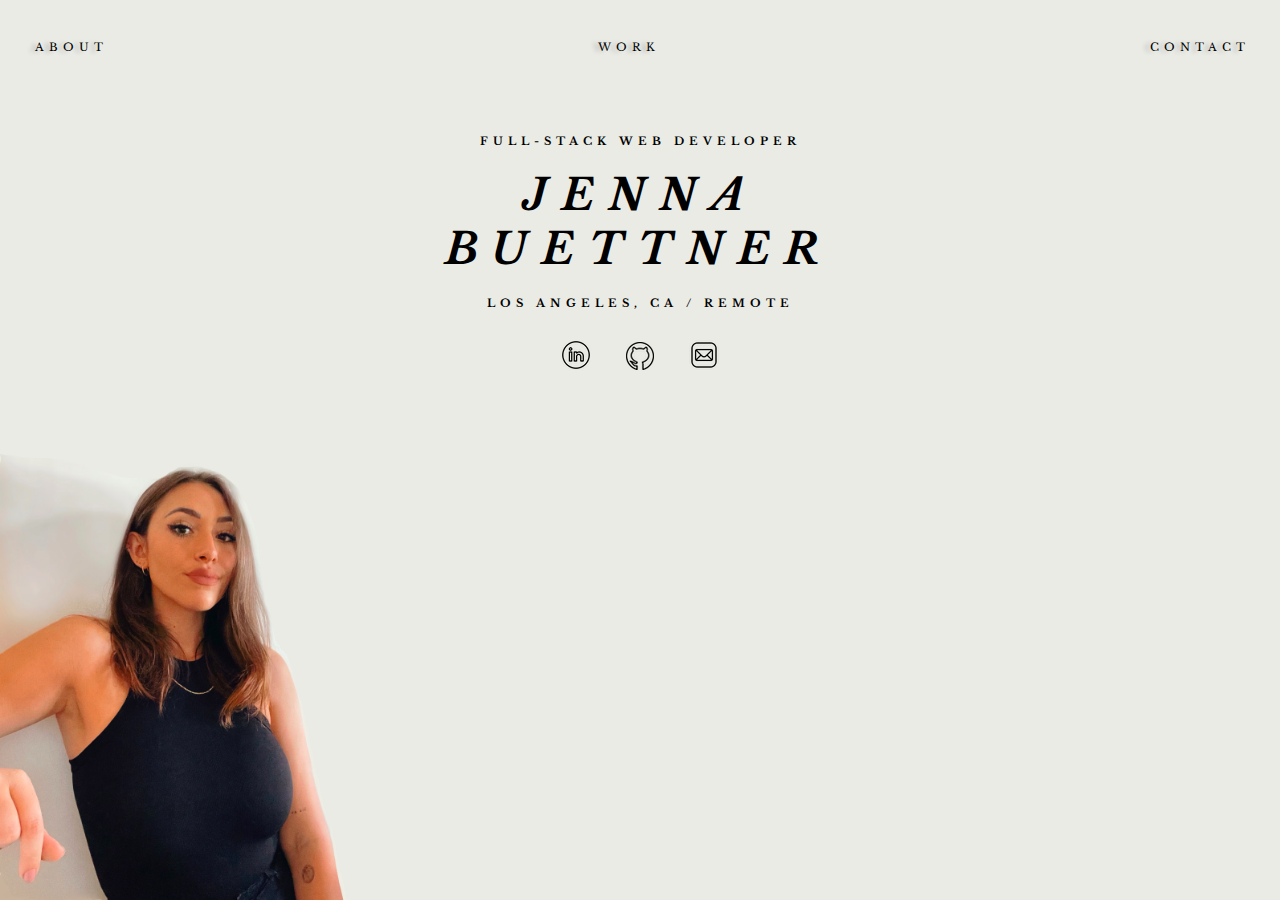
==== index.html @ fd6a3093 "added html files plus images and some css" ====
<!DOCTYPE html>
<html lang="en">

  <head>
    <title>Jenna Buettner</title>
    <meta charset="UTF-8" />
    <meta name="viewport" content="width=device-width, initial-scale=1" />
    <link rel="preconnect" href="https://fonts.googleapis.com">
    <link rel="preconnect" href="https://fonts.gstatic.com" crossorigin>
    <link href="https://fonts.googleapis.com/css2?family=Libre+Baskerville:ital,wght@0,400;0,700;1,400&display=swap" rel="stylesheet">
    <link rel="stylesheet" type="text/css" href="./assets/css/style.css" />
  
  </head>

  <body>
    <img class="bg-img" src="/assets/images/Untitled_Artwork 3.png" alt="Jenna Buettner image"/>
    <navbar class="navbar">
        <ul class="nav-items">
            <a href="about.html">ABOUT</a>
            <a href="work.html">WORK</a>
            <a href="contact.html">CONTACT</a>
        </ul>
    </navbar>
    <br/>
    <br/>
    <br/>
   <h2 class="title">FULL-STACK WEB DEVELOPER</h2> 
   <h1><em>JENNA <br/> BUETTNER</em></h1>
   <h3 class="location">LOS ANGELES, CA / REMOTE</h3>
   <br/>
   <h3 class="icons">
        <a href="https://www.linkedin.com/in/jenna-buettner-8928baba/" class="linkedin"><img src="/assets/images/icons8-linkedin-circled-50.png"/></a>
        <a href="https://github.com/jennabuettner" class="github"><img src="/assets/images/icons8-github-48.png"/></a>
        <a href="contact.html" class="email"><img src="/assets/images/icons8-mail-50.png"/></a>
   </h3>
    <!-- <header>
        <nav class="menu">
            <ul>
                  <li>
                    <a href="#about">ABOUT</a>
                  </li>
                  <li>
                    <a href="#work">WORK</a>
                  </li>
                  <li>
                    <a href="#contact">CONTACT</a>
                  </li>            
            </ul>
        </nav>
      </header>
    
    <div class="hero">
      <div class="name-title">
      <h1>JENNA</h1>
      <h2>BUETTNER</h2>
      <h3>Full-Stack Developer</h3>
      </div>
      <img src="./assets/images/jenna-b.png" alt="Jenna Buettner headshot">
    </div>

    <main>
      <section class="mustard-1" id="about">
        <h1 class="about">About</h1>
        <p>Hard working, driven, and well-versed in the technologies of SoftWare Engineering, I am confident that I can surpass your expectations for your company's internet presence both technically and visually. While I am proficient in the matter of developing web and mobile applications, I am also an experienced artist of several forms. As a result, excellent visual presentation within my work is essential to meeting not just yours but my own self-expectations. 
          In regard to my personal hobbies, I am a self-trained seamstress and quilt-maker, as well as a home-chef, and multi-media artist. Because each of these activities rely heavily on both technical and creative proficiency, they are methods that I have come to apply to every variety of work that I produce. In addition, I have over 9 years of experience as a Flight Attentdant, providing me with a dynamic mastery of customer service, facing issues head on, and quickly settling on a solution that is universally pleasing.
        </p>
        </div>
      </section>

      <section class="sage" id="work">
        <h1 class="work">Work</h1>

        <div class="cards">
          <section class="card-1">
            <h3>Horiseon Code Refactor</h3>
            <a href="https://jennabuettner.github.io/horiseon-code-refactor/">
              <img src="./assets/images/site-preview.png" alt="example of work">     
          </section>

        <container class="small-cards">
          <section class="card-2">
            <h3>Snoop Dogg</h3>
            <div>
            <img class="work-2" src="./assets/images/snoop.png" alt="example of work" />           
            </div>
          </section>

          <section class="card-3">
            <h3>Witchy Gypsy Gems</h3>
            <div>
            <img class="work-3" src="./assets/images/wg-gems.png" alt="example of work" />            
          </div>
          </section>
        </container>

        </div>
      </section>

      <section class="mustard-2" id="contact">
        <h1 class="contact">Contact</h1>
        <p>For commissions, please fill out the form below, and I will reach out to you within 48 hours.
          <div class="contact-form">
          <form class="contact-info" action="action_page.php">

          <label for="company-name">Company name: </label>
          <input class="contact-input" type="email" id="company-name" name="company-name">

          <br />

          <label for="phone-name">Phone: </label>
          <input class="contact-input" type="email" id="phone" name="phone">

          <br />

          <label for="email">Email: </label>
          <input class="contact-input" type="email" id="email" name="email">

          <br />

          <label for="url">Website URL (if applicable): </label>
          <input class="contact-input" type="email" id="url" name="url">

          <br />

          <label for="descr">Brief description of commision details: </label>
          <input class="contact-input" type="email" id="descr" name="descr">

          <br />

          <input type="Submit" name="Submit" id="Submit" value="Submit" class="button" />
            
          </form>
          </div>
</p>
    </section> -->
  </body>
</html>
---- assets/css/style.css ----
* {
    margin: 0;
    background-color: #eaebe5;
}

body {
    font-family: 'Libre Baskerville', serif;
}

.bg-img {
    max-height: 50%;
    position: absolute;
    bottom: 0;
    z-index: 0;
}

.navbar ul {
    display: flex;
    flex-direction: row;
    justify-content: space-between;
    margin: 30px 20px 0 -15px;
}

.navbar a {
    text-decoration: none;
    color: black;
    font-size: 0.7rem;
    letter-spacing: 5px;
    padding: 10px;
    text-shadow: -5px 1px 4px rgb(178, 178, 178);
}

.title, .location {
    font-size: 0.7rem;
    letter-spacing: 5px;
    padding: 10px;
    text-align: center;
}

h1 {
    text-align: center;
    letter-spacing: 15px; 
    font-size: 2.7rem;
    margin: 10px;
}

h3 {
    text-align: center;
}

h3 img {
    padding-left: 15px;
    padding-right: 15px;
}
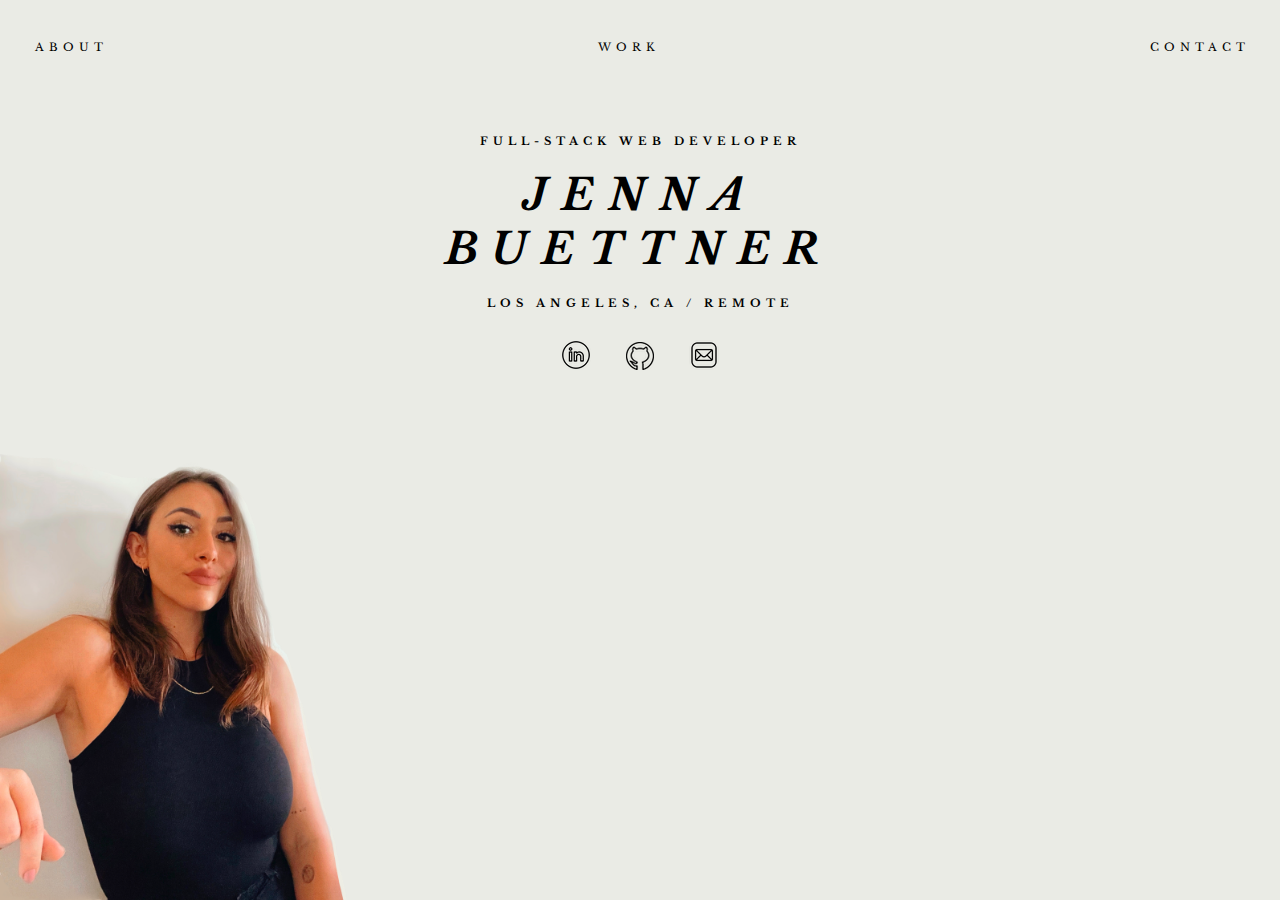
==== commit 9c200ddb: "added work" ====
--- a/index.html
+++ b/index.html
@@ -25,7 +25,7 @@
     <br/>
     <br/>
    <h2 class="title">FULL-STACK WEB DEVELOPER</h2> 
-   <h1><em>JENNA <br/> BUETTNER</em></h1>
+   <h1>JENNA <br/> BUETTNER</h1>
    <h3 class="location">LOS ANGELES, CA / REMOTE</h3>
    <br/>
    <h3 class="icons">
--- a/assets/css/style.css
+++ b/assets/css/style.css
@@ -1,10 +1,11 @@
 * {
     margin: 0;
-    background-color: #eaebe5;
+
 }
 
 body {
     font-family: 'Libre Baskerville', serif;
+    background-color: #eaebe5;
 }
 
 .bg-img {
@@ -14,6 +15,7 @@
     z-index: 0;
 }
 
+/* homepage nav */
 .navbar ul {
     display: flex;
     flex-direction: row;
@@ -27,7 +29,22 @@
     font-size: 0.7rem;
     letter-spacing: 5px;
     padding: 10px;
-    text-shadow: -5px 1px 4px rgb(178, 178, 178);
+    /* text-shadow: -5px 1px 4px rgb(178, 178, 178); */
+}
+
+/* workpage nav */
+.work-navbar ul {
+    display: flex;
+    flex-direction: row;
+    justify-content: space-between;
+    margin: 0px 20px 0 -15px;
+}
+
+.work-navbar a {
+    text-decoration: none;
+    color: black;
+    font-size: 0.7rem;
+    letter-spacing: 5px;
 }
 
 .title, .location {
@@ -42,6 +59,30 @@
     letter-spacing: 15px; 
     font-size: 2.7rem;
     margin: 10px;
+    font-style: italic;
+}
+
+.name-work {
+    text-align: center;
+    letter-spacing: 15px; 
+    font-size: 2.5rem;
+    margin: 10px;
+    font-style: italic;
+}
+
+.title-work {
+    font-size: 0.8rem;
+    letter-spacing: 5px;
+    text-align: center;
+    border-bottom: solid 1px;
+    padding-bottom: 10px;
+}
+
+.work-header {
+    text-align: center;
+    font-style: italic;
+    letter-spacing: 5px; 
+    font-size: 1.3rem;
 }
 
 h3 {
@@ -51,4 +92,52 @@
 h3 img {
     padding-left: 15px;
     padding-right: 15px;
+}
+
+.work-card {
+    text-align: center;
+    display: flex;
+    flex-direction: row;
+    flex-wrap: wrap;
+    justify-content: center;
+
+}
+
+.card-title {
+    font-size: 1.2rem;
+    letter-spacing: 5px;
+    background-color: white;
+    font-style: italic; 
+}
+
+.card-text {
+    font-size: 0.7rem;
+    background-color: white;
+}
+
+.card-body { 
+    background-color: white;
+    border-top: solid black;
+}
+
+.card {
+    border: solid black;
+    margin: 0 20px 20px 20px;
+}
+
+.card-btn {
+    background-color: rgb(119, 119, 119);
+    font-style: italic;
+    font-size: 0.7rem;
+    text-decoration: none;
+    color: white;
+    padding: 5px;
+    border-radius: 5px;
+
+}
+
+.card-btn:hover {
+    background-color: black;
+    color: white;
+    text-decoration: none;
 }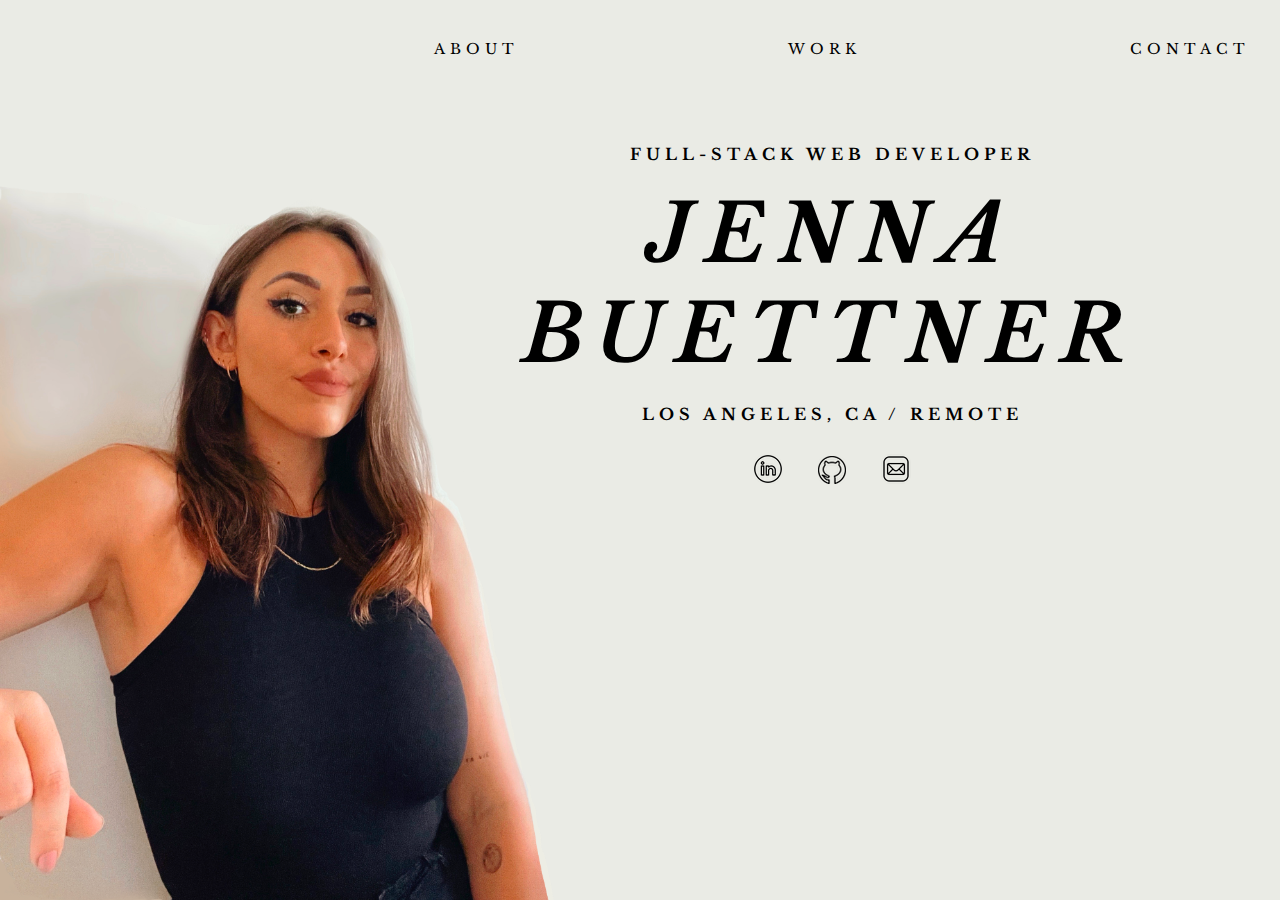
==== commit 42ee0663: "so much work on about page" ====
--- a/index.html
+++ b/index.html
@@ -23,16 +23,43 @@
     </navbar>
     <br/>
     <br/>
+   <div class="main-splash">
+    <h2 class="title">FULL-STACK WEB DEVELOPER</h2> 
+    <h1>JENNA <br/> BUETTNER</h1>
+    <h3 class="location">LOS ANGELES, CA / REMOTE</h3>
     <br/>
-   <h2 class="title">FULL-STACK WEB DEVELOPER</h2> 
-   <h1>JENNA <br/> BUETTNER</h1>
-   <h3 class="location">LOS ANGELES, CA / REMOTE</h3>
-   <br/>
-   <h3 class="icons">
-        <a href="https://www.linkedin.com/in/jenna-buettner-8928baba/" class="linkedin"><img src="/assets/images/icons8-linkedin-circled-50.png"/></a>
-        <a href="https://github.com/jennabuettner" class="github"><img src="/assets/images/icons8-github-48.png"/></a>
-        <a href="contact.html" class="email"><img src="/assets/images/icons8-mail-50.png"/></a>
-   </h3>
+    <h3 class="icons">
+            <a href="https://www.linkedin.com/in/jenna-buettner-8928baba/" class="linkedin"><img src="/assets/images/icons8-linkedin-circled-50.png"/></a>
+            <a href="https://github.com/jennabuettner" class="github"><img src="/assets/images/icons8-github-48.png"/></a>
+            <a href="contact.html" class="email"><img src="/assets/images/icons8-mail-50.png"/></a>
+    </h3>
+    <br/>
+
+    <!-- <div class="skills-container">
+        <h4 class="skills">RELEVANT SKILLS</h4>
+        <div class="lists">
+            <h4 class="frontend">Frontend</h4>
+                <ul class="skills-list">
+                    <li class="list-item">HTML</li>
+                    <li class="list-item">CSS</li>
+                    <li class="list-item">Javascript</li>
+                    <li class="list-item">Bootstrap</li>
+                    <li class="list-item">React.js</li>
+                    <li class="list-item">Handlebars</li>
+                    <li class="list-item">GraphQL</li>
+                </ul>
+
+            <h4 class="backend">Backend</h4>
+                <ul class="skills-list">
+                    <li class="list-item">Express.js</li>
+                    <li class="list-item">MySQL</li>
+                    <li class="list-item">Node.js</li>
+                    <li class="list-item">MongoDB</li>
+                    <li class="list-item">Sequelize</li>
+                    <li class="list-item">GraphQL</li>
+                </ul>
+        </div>
+   </div> -->
     <!-- <header>
         <nav class="menu">
             <ul>
--- a/assets/css/style.css
+++ b/assets/css/style.css
@@ -8,8 +8,14 @@
     background-color: #eaebe5;
 }
 
+p {
+    font-size: .8rem;
+    margin: 20px;
+    text-align: center;
+}
+
 .bg-img {
-    max-height: 50%;
+    max-height: 40%;
     position: absolute;
     bottom: 0;
     z-index: 0;
@@ -29,23 +35,23 @@
     font-size: 0.7rem;
     letter-spacing: 5px;
     padding: 10px;
-    /* text-shadow: -5px 1px 4px rgb(178, 178, 178); */
-}
-
-/* workpage nav */
-.work-navbar ul {
+}
+
+/* work page nav */
+.work-navbar ul, .about-navbar ul {
     display: flex;
     flex-direction: row;
     justify-content: space-between;
-    margin: 0px 20px 0 -15px;
-}
-
-.work-navbar a {
+    margin: 10px 20px 0 -15px;
+}
+
+.work-navbar a, .about-navbar a {
     text-decoration: none;
     color: black;
     font-size: 0.7rem;
     letter-spacing: 5px;
 }
+/*  */
 
 .title, .location {
     font-size: 0.7rem;
@@ -57,12 +63,79 @@
 h1 {
     text-align: center;
     letter-spacing: 15px; 
-    font-size: 2.7rem;
+    font-size: 2.5em;
     margin: 10px;
     font-style: italic;
 }
 
-.name-work {
+.skills-container {
+    display: flex;
+    flex-direction: column;
+    align-items: center;
+    background-color: #cccdca;
+    width: 80%;
+    margin: auto;
+    border-radius: 5px;
+}
+
+.skills-list {
+    text-align-last: left;
+}
+
+.skills{
+    font-size: 1em;
+    letter-spacing: 5px;
+    padding: 10px;
+    text-align: center;
+    font-weight: 400;
+}
+
+.skills-list {
+    display: flex;
+    flex-direction: column;
+    background-color: #e3e4df;
+    margin: 10px;
+    padding: 20px;
+    border-radius: 5px;
+}
+
+.list {
+    display: flex;
+    flex-direction: row;
+    font-size: 0.7rem;
+    letter-spacing: 1px;
+    padding: 10px;
+}
+
+.testimonials {
+    font-size: 1em;
+    letter-spacing: 5px;
+    padding: 10px;
+    text-align: center;
+    font-weight: 400;
+}
+
+.testimonials-container {
+  display: flex;
+  flex-direction: column;
+  align-items: center;
+  background-color: #cccdca;
+  width: 80%;
+  margin: auto;
+  padding: 30px;
+  border-radius: 5px;
+}
+
+.testimonial {
+  display: flex;
+  flex-direction: column;
+  background-color: #e3e4df;
+  margin: 10px;
+  padding: 20px;
+  border-radius: 5px;
+}
+
+.name-work, .name-about {
     text-align: center;
     letter-spacing: 15px; 
     font-size: 2.5rem;
@@ -70,7 +143,12 @@
     font-style: italic;
 }
 
-.title-work {
+.name-about, .about-header {
+    font-weight: 400;
+}
+
+
+.title-work, .title-about {
     font-size: 0.8rem;
     letter-spacing: 5px;
     text-align: center;
@@ -78,13 +156,20 @@
     padding-bottom: 10px;
 }
 
-.work-header {
+
+
+.work-header, .about-header {
     text-align: center;
     font-style: italic;
     letter-spacing: 5px; 
     font-size: 1.3rem;
 }
 
+
+.about-header {
+    font-style:italic;
+}
+
 h3 {
     text-align: center;
 }
@@ -102,6 +187,7 @@
     justify-content: center;
 
 }
+
 
 .card-title {
     font-size: 1.2rem;
@@ -140,4 +226,362 @@
     background-color: black;
     color: white;
     text-decoration: none;
+}
+
+.about-container {
+    display: flex;
+    flex-direction: row;
+}
+
+.testimonial {
+  margin: auto;
+}
+
+
+
+
+@keyframes tonext {
+    75% {
+      left: 0;
+    }
+    95% {
+      left: 100%;
+    }
+    98% {
+      left: 100%;
+    }
+    99% {
+      left: 0;
+    }
+  }
+  
+  @keyframes tostart {
+    75% {
+      left: 0;
+    }
+    95% {
+      left: -300%;
+    }
+    98% {
+      left: -300%;
+    }
+    99% {
+      left: 0;
+    }
+  }
+  
+  @keyframes snap {
+    96% {
+      scroll-snap-align: center;
+    }
+    97% {
+      scroll-snap-align: none;
+    }
+    99% {
+      scroll-snap-align: none;
+    }
+    100% {
+      scroll-snap-align: center;
+    }
+  }
+  
+  .carousel-body {
+    max-width: 37.5rem;
+    margin: 0 auto;
+    padding: 0 1.25rem;
+    font-family: 'Libre Baskerville', sans-serif;
+    max-width: 500px;
+    max-height: 500px;
+  }
+
+  .carousel-header {
+    font-size: 1em;
+    letter-spacing: 5px;
+    text-align: center;
+    font-weight: 400;
+  }
+  
+  * {
+    box-sizing: border-box;
+    scrollbar-color: transparent transparent; /* thumb and track color */
+    scrollbar-width: 0px;
+  }
+  
+  *::-webkit-scrollbar {
+    width: 0;
+  }
+  
+  *::-webkit-scrollbar-track {
+    background: transparent;
+  }
+  
+  *::-webkit-scrollbar-thumb {
+    background: transparent;
+    border: none;
+  }
+  
+  * {
+    -ms-overflow-style: none;
+  }
+  
+  ol, li {
+    list-style: none;
+    margin: 0;
+    padding: 0;
+  }
+  
+  .carousel {
+    position: relative;
+    padding-top: 75%;
+    filter: drop-shadow(0 0 10px #0003);
+    perspective: 100px;
+    margin-bottom: 50px;
+  }
+  
+  .carousel__viewport {
+    position: absolute;
+    top: 0;
+    right: 0;
+    bottom: 0;
+    left: 0;
+    display: flex;
+    overflow-x: scroll;
+    scroll-behavior: smooth;
+    scroll-snap-type: x mandatory;
+  }
+  
+  .carousel__slide {
+    position: relative;
+    flex: 0 0 100%;
+    width: 100%;
+    background-color: #eaebe5;
+  }
+  
+  .carousel__slide:nth-child(1) {
+    background-image: url("/assets/images/IMG_0871.jpg");
+    background-color: #eaebe5;
+    background-position: center;
+    background-repeat: no-repeat;
+  }
+
+  .carousel__slide:nth-child(2) {
+    background-image: url("/assets/images/IMG_0873.jpg");
+    background-color: #eaebe5;
+    background-position: center;
+    background-repeat: no-repeat;
+  }
+
+  .carousel__slide:nth-child(3) {
+    background-image: url("/assets/images/IMG_0874.jpg");
+    background-color: #eaebe5;
+    background-position: center;
+    background-repeat: no-repeat;
+  }
+
+  .carousel__slide:nth-child(4) {
+    background-image: url("/assets/images/IMG_0875.jpg");
+    background-color: #eaebe5;
+    background-position: center;
+    background-repeat: no-repeat;
+  }
+
+  .carousel__slide:nth-child(5) {
+    background-image: url("/assets/images/IMG_0876.jpg");
+    background-color: #eaebe5;
+    background-position: center;
+    background-repeat: no-repeat;
+  }
+
+  .carousel__slide:nth-child(6) {
+    background-image: url("/assets/images/Image_Original_Original.jpg");
+    background-color: #eaebe5;
+    background-position: center;
+    background-repeat: no-repeat;
+  }
+
+  .carousel__slide:nth-child(7) {
+    background-image: url("/assets/images/IMG_1138.PNG");
+    background-color: #eaebe5;
+    background-position: center;
+    background-repeat: no-repeat;
+  }
+
+  .carousel__slide:nth-child(8) {
+    background-image: url("/assets/images/IMG_1881_Original.jpg");
+    background-color: #eaebe5;
+    background-position: center;
+    background-repeat: no-repeat;
+  }
+  
+  .carousel__slide:nth-child(9) {
+    background-image: url("/assets/images/IMG_6263_Original.jpg");
+    background-color: #eaebe5;
+    background-position: center;
+    background-repeat: no-repeat;
+  }
+
+  .carousel__slide:nth-child(10) {
+    background-image: url("/assets/images/IMG_7151_Original.JPG");
+    background-color: #eaebe5;
+    background-position: center;
+    background-repeat: no-repeat;
+  }
+
+  .carousel__slide:before {
+    position: absolute;
+    top: 50%;
+    left: 50%;
+    transform: translate3d(-50%,-40%,70px);
+    color: #fff;
+    font-size: 2em;
+  }
+  
+  .carousel__snapper {
+    position: absolute;
+    top: 0;
+    left: 0;
+    width: 100%;
+    height: 100%;
+    scroll-snap-align: center;
+  }
+  
+  @media (hover: hover) {
+    .carousel__snapper {
+      animation-name: tonext, snap;
+      animation-timing-function: ease;
+      animation-duration: 4s;
+      animation-iteration-count: infinite;
+    }
+  
+    .carousel__slide:last-child .carousel__snapper {
+      animation-name: tostart, snap;
+    }
+  }
+  
+  @media (prefers-reduced-motion: reduce) {
+    .carousel__snapper {
+      animation-name: none;
+    }
+  }
+  
+  .carousel:hover .carousel__snapper,
+  .carousel:focus-within .carousel__snapper {
+    animation-name: none;
+  }
+  
+  .carousel__navigation {
+    position: absolute;
+    right: 0;
+    bottom: 0;
+    left: 0;
+    text-align: center;
+  }
+  
+  .carousel__navigation-list,
+  .carousel__navigation-item {
+    display: inline-block;
+  }
+  
+  .carousel__navigation-button {
+    display: inline-block;
+    width: 1.5rem;
+    height: 1.5rem;
+    background-color: #333;
+    background-clip: content-box;
+    border: 0.25rem solid transparent;
+    border-radius: 50%;
+    font-size: 0;
+    transition: transform 0.1s;
+  }
+  
+  .carousel::before,
+  .carousel::after,
+  .carousel__prev,
+  .carousel__next {
+    position: absolute;
+    top: 0;
+    margin-top: 37.5%;
+    width: 4rem;
+    height: 4rem;
+    transform: translateY(-50%);
+    border-radius: 50%;
+    font-size: 0;
+    outline: 0;
+  }
+  
+  .carousel::before,
+  .carousel__prev {
+    left: -1rem;
+  }
+  
+  .carousel::after,
+  .carousel__next {
+    right: -1rem;
+  }
+  
+  .carousel::before,
+  .carousel::after {
+    content: '';
+    z-index: 1;
+    background-color: #333;
+    background-size: 1.5rem 1.5rem;
+    background-repeat: no-repeat;
+    background-position: center center;
+    color: #fff;
+    font-size: 2.5rem;
+    line-height: 4rem;
+    text-align: center;
+    pointer-events: none;
+  }
+  
+  .carousel::before {
+    background-image: url("data:image/svg+xml,%3Csvg viewBox='0 0 100 100' xmlns='http://www.w3.org/2000/svg'%3E%3Cpolygon points='0,50 80,100 80,0' fill='%23fff'/%3E%3C/svg%3E");
+  }
+  
+  .carousel::after {
+    background-image: url("data:image/svg+xml,%3Csvg viewBox='0 0 100 100' xmlns='http://www.w3.org/2000/svg'%3E%3Cpolygon points='100,50 20,100 20,0' fill='%23fff'/%3E%3C/svg%3E");
+  }
+
+
+
+
+
+
+
+
+
+@media only screen and (min-width: 992px) {
+    .bg-img {
+        max-height: 80%;
+    }
+
+    .navbar ul {
+        display: flex;
+        margin-left: 30%;
+    }
+
+    .navbar a {
+        font-size: .9em;
+    }
+
+    .main-splash {
+        margin-left: 30%;
+        margin-top: 2%;
+    }
+
+    h1 {
+        font-size: 5em;
+    }
+
+    .title, .location {
+        font-size: 1em;
+    }
+
+    .skills-container {
+      max-width: 20%;
+    }
+
+    .testimonials-container {
+      background-size: contain;
+    }
 }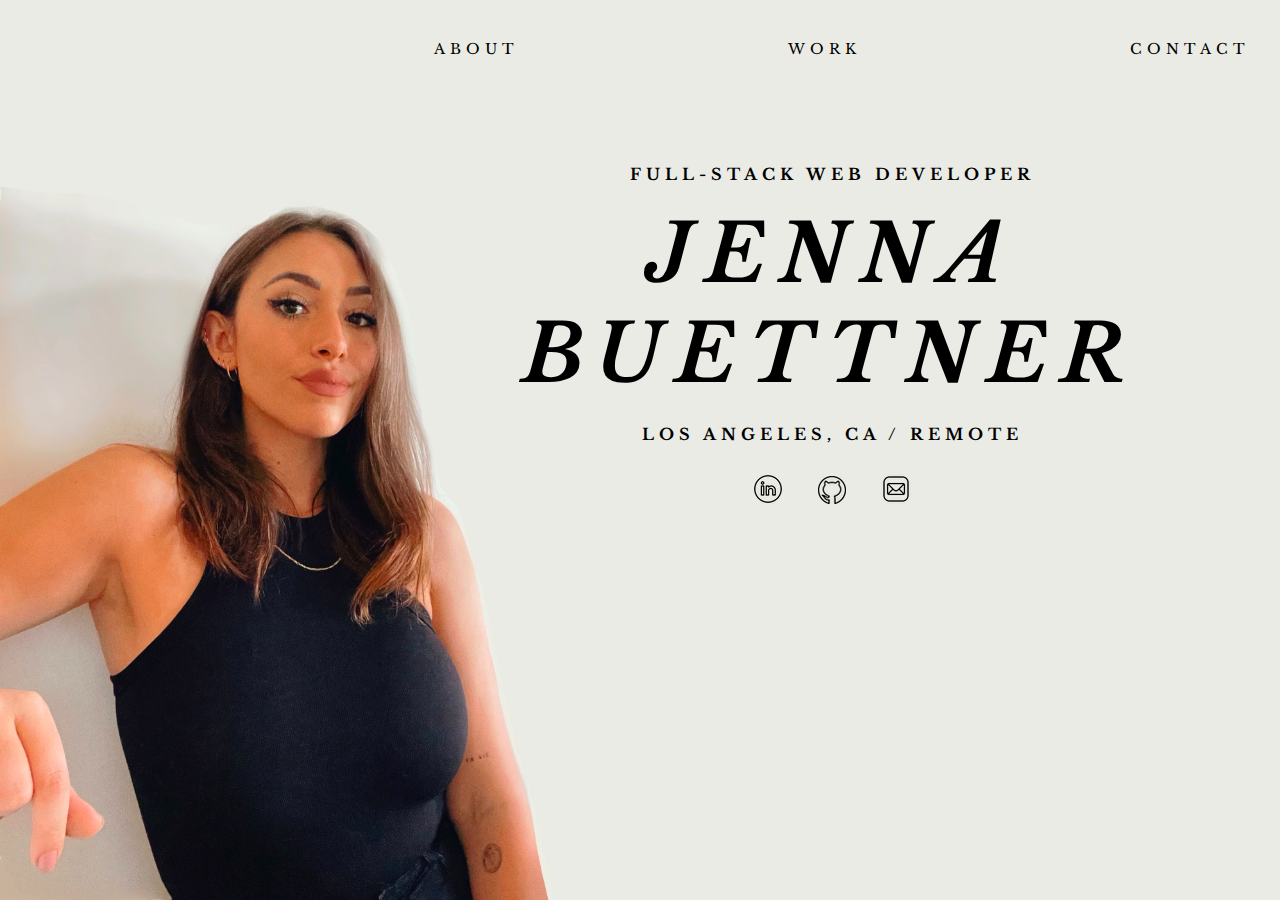
==== commit 76a7edab: "little touch ups" ====
--- a/index.html
+++ b/index.html
@@ -23,6 +23,7 @@
     </navbar>
     <br/>
     <br/>
+    <br/>
    <div class="main-splash">
     <h2 class="title">FULL-STACK WEB DEVELOPER</h2> 
     <h1>JENNA <br/> BUETTNER</h1>
@@ -35,131 +36,6 @@
     </h3>
     <br/>
 
-    <!-- <div class="skills-container">
-        <h4 class="skills">RELEVANT SKILLS</h4>
-        <div class="lists">
-            <h4 class="frontend">Frontend</h4>
-                <ul class="skills-list">
-                    <li class="list-item">HTML</li>
-                    <li class="list-item">CSS</li>
-                    <li class="list-item">Javascript</li>
-                    <li class="list-item">Bootstrap</li>
-                    <li class="list-item">React.js</li>
-                    <li class="list-item">Handlebars</li>
-                    <li class="list-item">GraphQL</li>
-                </ul>
-
-            <h4 class="backend">Backend</h4>
-                <ul class="skills-list">
-                    <li class="list-item">Express.js</li>
-                    <li class="list-item">MySQL</li>
-                    <li class="list-item">Node.js</li>
-                    <li class="list-item">MongoDB</li>
-                    <li class="list-item">Sequelize</li>
-                    <li class="list-item">GraphQL</li>
-                </ul>
-        </div>
-   </div> -->
-    <!-- <header>
-        <nav class="menu">
-            <ul>
-                  <li>
-                    <a href="#about">ABOUT</a>
-                  </li>
-                  <li>
-                    <a href="#work">WORK</a>
-                  </li>
-                  <li>
-                    <a href="#contact">CONTACT</a>
-                  </li>            
-            </ul>
-        </nav>
-      </header>
-    
-    <div class="hero">
-      <div class="name-title">
-      <h1>JENNA</h1>
-      <h2>BUETTNER</h2>
-      <h3>Full-Stack Developer</h3>
-      </div>
-      <img src="./assets/images/jenna-b.png" alt="Jenna Buettner headshot">
-    </div>
-
-    <main>
-      <section class="mustard-1" id="about">
-        <h1 class="about">About</h1>
-        <p>Hard working, driven, and well-versed in the technologies of SoftWare Engineering, I am confident that I can surpass your expectations for your company's internet presence both technically and visually. While I am proficient in the matter of developing web and mobile applications, I am also an experienced artist of several forms. As a result, excellent visual presentation within my work is essential to meeting not just yours but my own self-expectations. 
-          In regard to my personal hobbies, I am a self-trained seamstress and quilt-maker, as well as a home-chef, and multi-media artist. Because each of these activities rely heavily on both technical and creative proficiency, they are methods that I have come to apply to every variety of work that I produce. In addition, I have over 9 years of experience as a Flight Attentdant, providing me with a dynamic mastery of customer service, facing issues head on, and quickly settling on a solution that is universally pleasing.
-        </p>
-        </div>
-      </section>
-
-      <section class="sage" id="work">
-        <h1 class="work">Work</h1>
-
-        <div class="cards">
-          <section class="card-1">
-            <h3>Horiseon Code Refactor</h3>
-            <a href="https://jennabuettner.github.io/horiseon-code-refactor/">
-              <img src="./assets/images/site-preview.png" alt="example of work">     
-          </section>
-
-        <container class="small-cards">
-          <section class="card-2">
-            <h3>Snoop Dogg</h3>
-            <div>
-            <img class="work-2" src="./assets/images/snoop.png" alt="example of work" />           
-            </div>
-          </section>
-
-          <section class="card-3">
-            <h3>Witchy Gypsy Gems</h3>
-            <div>
-            <img class="work-3" src="./assets/images/wg-gems.png" alt="example of work" />            
-          </div>
-          </section>
-        </container>
-
-        </div>
-      </section>
-
-      <section class="mustard-2" id="contact">
-        <h1 class="contact">Contact</h1>
-        <p>For commissions, please fill out the form below, and I will reach out to you within 48 hours.
-          <div class="contact-form">
-          <form class="contact-info" action="action_page.php">
-
-          <label for="company-name">Company name: </label>
-          <input class="contact-input" type="email" id="company-name" name="company-name">
-
-          <br />
-
-          <label for="phone-name">Phone: </label>
-          <input class="contact-input" type="email" id="phone" name="phone">
-
-          <br />
-
-          <label for="email">Email: </label>
-          <input class="contact-input" type="email" id="email" name="email">
-
-          <br />
-
-          <label for="url">Website URL (if applicable): </label>
-          <input class="contact-input" type="email" id="url" name="url">
-
-          <br />
-
-          <label for="descr">Brief description of commision details: </label>
-          <input class="contact-input" type="email" id="descr" name="descr">
-
-          <br />
-
-          <input type="Submit" name="Submit" id="Submit" value="Submit" class="button" />
-            
-          </form>
-          </div>
-</p>
-    </section> -->
   </body>
 </html>
     --- a/assets/css/style.css
+++ b/assets/css/style.css
@@ -15,7 +15,7 @@
 }
 
 .bg-img {
-    max-height: 40%;
+    max-height: 50%;
     position: absolute;
     bottom: 0;
     z-index: 0;
@@ -236,54 +236,6 @@
 .testimonial {
   margin: auto;
 }
-
-
-
-
-@keyframes tonext {
-    75% {
-      left: 0;
-    }
-    95% {
-      left: 100%;
-    }
-    98% {
-      left: 100%;
-    }
-    99% {
-      left: 0;
-    }
-  }
-  
-  @keyframes tostart {
-    75% {
-      left: 0;
-    }
-    95% {
-      left: -300%;
-    }
-    98% {
-      left: -300%;
-    }
-    99% {
-      left: 0;
-    }
-  }
-  
-  @keyframes snap {
-    96% {
-      scroll-snap-align: center;
-    }
-    97% {
-      scroll-snap-align: none;
-    }
-    99% {
-      scroll-snap-align: none;
-    }
-    100% {
-      scroll-snap-align: center;
-    }
-  }
   
   .carousel-body {
     max-width: 37.5rem;
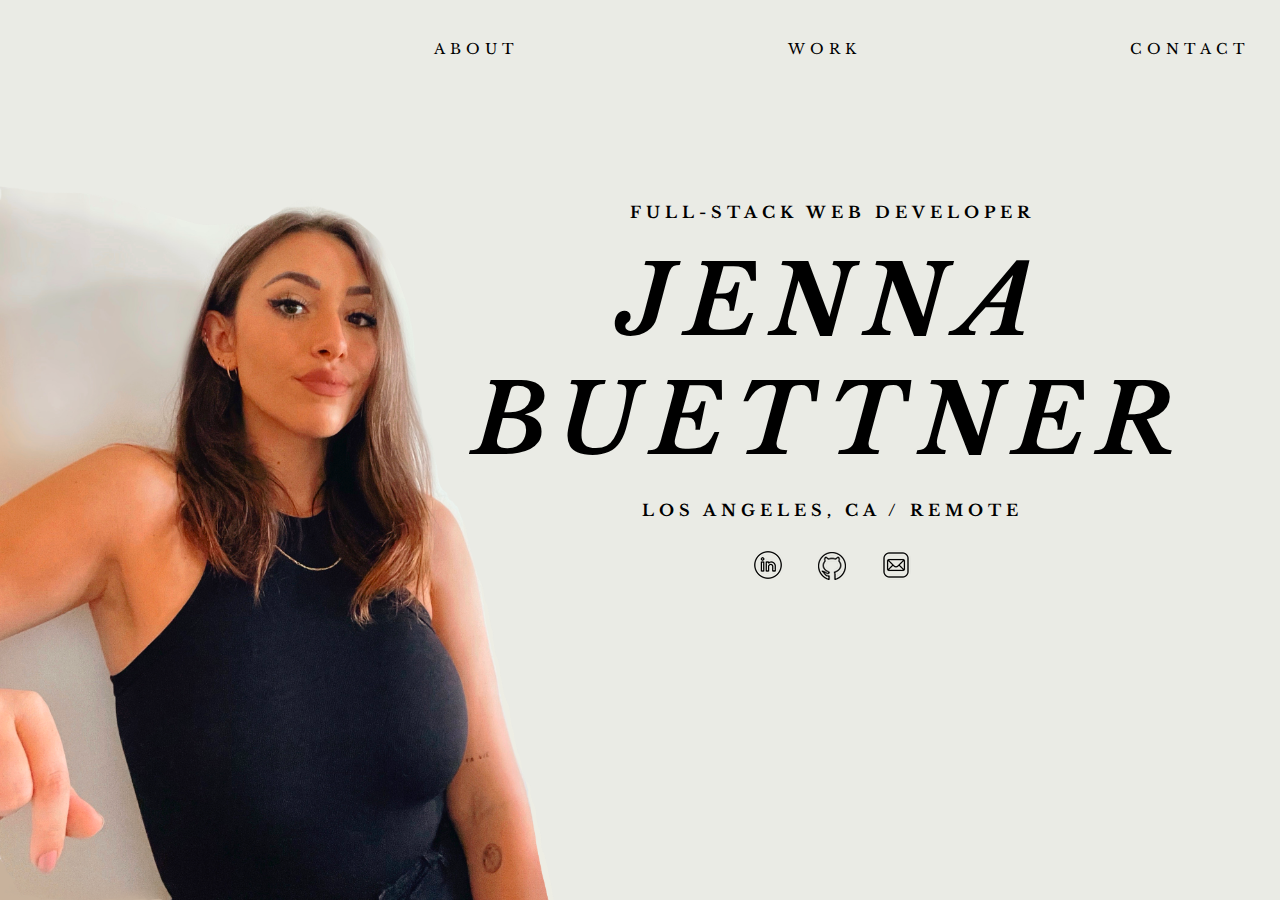
==== commit 6604f569: "created new stylesheets for each page for organization" ====
--- a/index.html
+++ b/index.html
@@ -8,7 +8,7 @@
     <link rel="preconnect" href="https://fonts.googleapis.com">
     <link rel="preconnect" href="https://fonts.gstatic.com" crossorigin>
     <link href="https://fonts.googleapis.com/css2?family=Libre+Baskerville:ital,wght@0,400;0,700;1,400&display=swap" rel="stylesheet">
-    <link rel="stylesheet" type="text/css" href="./assets/css/style.css" />
+    <link rel="stylesheet" type="text/css" href="./assets/css/index-style.css" />
   
   </head>
 
--- a/assets/css/index-style.css
+++ b/assets/css/index-style.css
@@ -0,0 +1,93 @@
+* {
+    margin: 0;
+
+}
+
+body {
+    font-family: 'Libre Baskerville', serif;
+    background-color: #eaebe5;
+}
+
+
+.navbar ul {
+  display: flex;
+  flex-direction: row;
+  justify-content: space-between;
+  margin: 30px 20px 0 -15px;
+}
+
+.navbar a {
+  text-decoration: none;
+  color: black;
+  font-size: 0.7rem;
+  letter-spacing: 5px;
+  padding: 10px;
+}
+
+h1 {
+    text-align: center;
+    letter-spacing: 15px; 
+    font-size: 2.5em;
+    margin: 10px;
+    font-style: italic;
+}
+
+
+.bg-img {
+  max-height: 50%;
+  position: absolute;
+  bottom: 0;
+  z-index: 0;
+}
+
+.title, .location {
+  font-size: 0.7rem;
+  letter-spacing: 5px;
+  padding: 10px;
+  text-align: center;
+}
+
+h3 {
+    text-align: center;
+}
+
+h3 img {
+    padding-left: 15px;
+    padding-right: 15px;
+}
+
+@media only screen and (min-width: 992px) {
+    .bg-img {
+        max-height: 80%;
+    }
+
+    .navbar ul {
+        display: flex;
+        margin-left: 30%;
+    }
+
+    .navbar a {
+        font-size: .9em;
+    }
+
+    .main-splash {
+        margin-left: 30%;
+        margin-top: 5%;
+    }
+
+    h1 {
+        font-size: 6em;
+    }
+
+    .title, .location {
+        font-size: 1em;
+    }
+
+    .skills-container {
+      max-width: 20%;
+    }
+
+    .testimonials-container {
+      background-size: contain;
+    }
+}